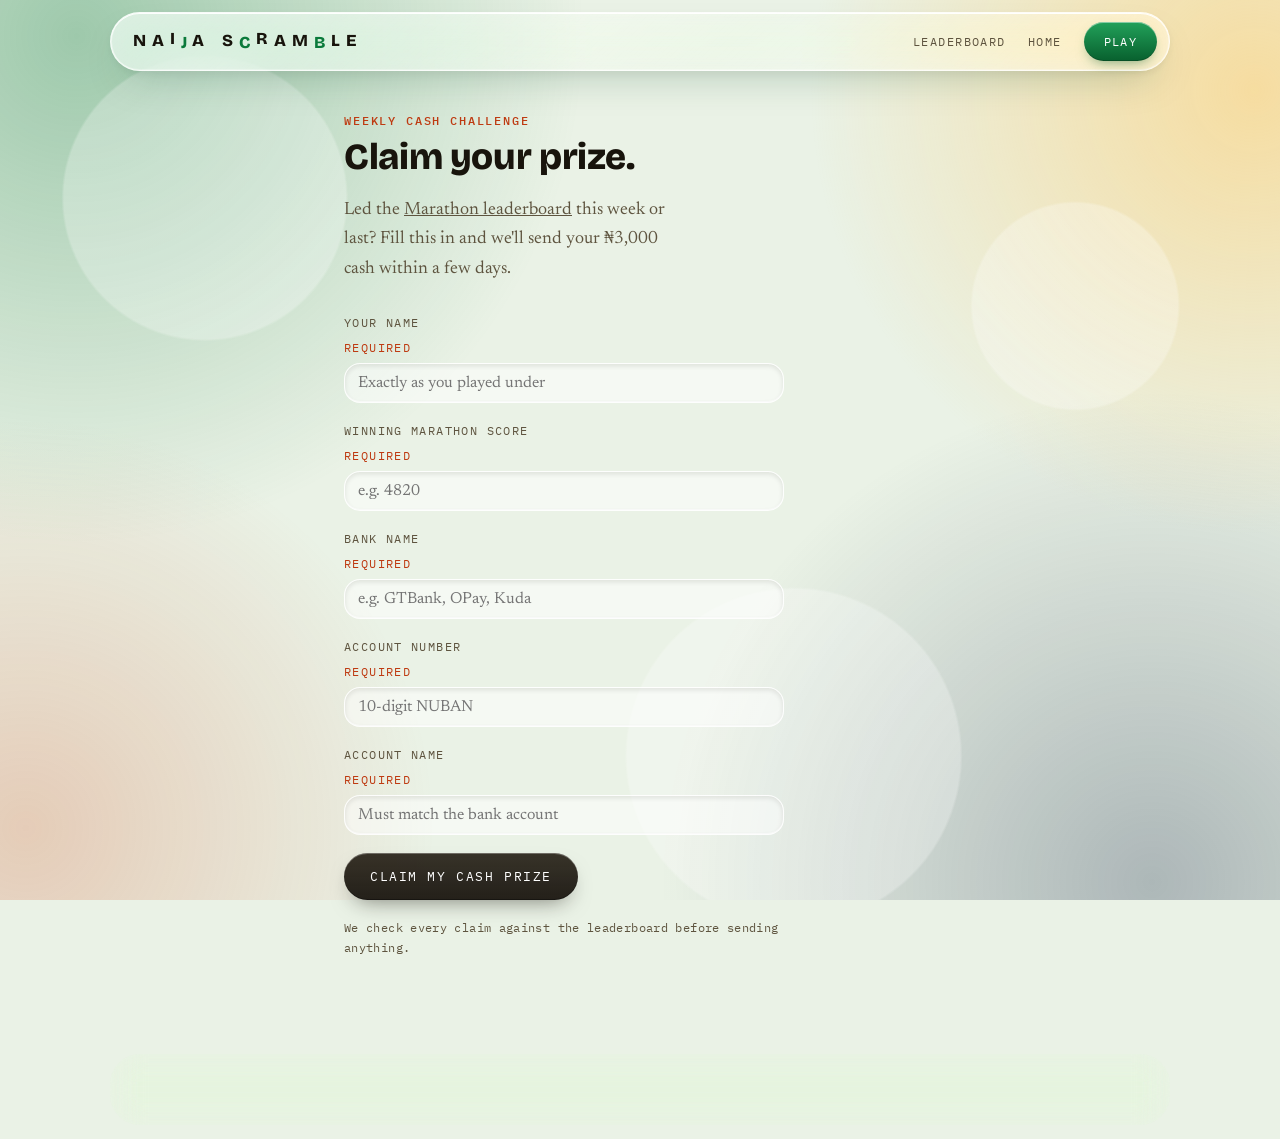
==== claim.html @ 47ca6914 "Add files via upload" ====
<!DOCTYPE html>
<html lang="en">
<head>
<meta charset="UTF-8">
<meta name="viewport" content="width=device-width, initial-scale=1.0">
<title>Claim Your Prize — Naija Scramble</title>
<meta name="description" content="Top Marathon score each week wins ₦3,000 cash. Claim yours here.">
<link rel="icon" href="data:image/svg+xml,%3Csvg%20xmlns='http://www.w3.org/2000/svg'%20viewBox='0%200%2032%2032'%3E%3Crect%20width='32'%20height='32'%20rx='6'%20fill='%230B7A3B'/%3E%3Ctext%20x='16'%20y='23'%20font-family='Georgia,serif'%20font-size='20'%20font-weight='bold'%20text-anchor='middle'%20fill='%23FBF6EA'%3EN%3C/text%3E%3C/svg%3E">
<meta property="og:type" content="website">
<meta property="og:site_name" content="Naija Scramble">
<meta property="og:title" content="Claim Your Prize — Naija Scramble">
<meta property="og:description" content="Top Marathon score each week wins ₦3,000 cash. Claim yours here.">
<meta property="og:url" content="https://naijascramble.github.io/claim">
<meta property="og:image" content="https://naijascramble.github.io/og.png">
<meta property="og:image:width" content="1200">
<meta property="og:image:height" content="630">
<meta name="twitter:card" content="summary_large_image">
<meta name="twitter:title" content="Claim Your Prize — Naija Scramble">
<meta name="twitter:description" content="Top Marathon score each week wins ₦3,000 cash.">
<meta name="twitter:image" content="https://naijascramble.github.io/og.png">
<link rel="manifest" href="/manifest.json">
<meta name="theme-color" content="#0B7A3B">
<meta name="apple-mobile-web-app-capable" content="yes">
<meta name="apple-mobile-web-app-title" content="Naija Scramble">
<link rel="apple-touch-icon" href="/icon-192.png">
<link rel="preconnect" href="https://fonts.googleapis.com">
<link rel="preconnect" href="https://fonts.gstatic.com" crossorigin>
<link rel="stylesheet" href="https://fonts.googleapis.com/css2?family=Bricolage+Grotesque:opsz,wght@12..96,600;12..96,700;12..96,800&family=IBM+Plex+Mono:wght@400;500;600&family=Newsreader:ital,opsz,wght@0,6..72,400;0,6..72,500;1,6..72,400&display=swap">
<link rel="stylesheet" href="style.css?v=14">
</head>
<body>

<header class="masthead">
  <div class="wrap">
    <a class="mark" href="/" aria-label="Naija Scramble — home">
      <span>N</span><span>A</span><span>I</span><span>J</span><span>A</span>
      <span class="a2" style="width:.6ch"></span>
      <span>S</span><span>C</span><span>R</span><span>A</span><span>M</span><span>B</span><span>L</span><span>E</span>
    </a>
    <nav class="nav">
      <a href="/leaderboard">Leaderboard</a>
      <a href="/">Home</a>
      <a class="play" href="/play">Play</a>
    </nav>
  </div>
</header>

<main class="play-main">
  <div class="wrap narrow">
    <div class="play-intro">
      <span class="label">Weekly cash challenge</span>
      <h1>Claim your prize.</h1>
      <p class="lede">Led the <a href="/leaderboard">Marathon leaderboard</a> this week or last? Fill this in and we'll send your &#8358;3,000 cash within a few days.</p>
    </div>

    <form id="claimForm" class="suggest" novalidate>
      <label>Your name <span class="req">required</span>
        <input name="name" maxlength="16" autocomplete="off" placeholder="Exactly as you played under">
      </label>
      <label>Winning Marathon score <span class="req">required</span>
        <input name="score" inputmode="numeric" maxlength="6" autocomplete="off" placeholder="e.g. 4820">
      </label>
      <label>Bank name <span class="req">required</span>
        <input name="bank" maxlength="40" autocomplete="off" placeholder="e.g. GTBank, OPay, Kuda">
      </label>
      <label>Account number <span class="req">required</span>
        <input name="acctnum" inputmode="numeric" type="tel" maxlength="10" autocomplete="off" placeholder="10-digit NUBAN">
      </label>
      <label>Account name <span class="req">required</span>
        <input name="acctname" maxlength="60" autocomplete="off" placeholder="Must match the bank account">
      </label>
      <button class="cta" type="submit">Claim my cash prize</button>
      <p class="form-note" id="formNote" role="status">We check every claim against the leaderboard before sending anything.</p>
    </form>

    <div id="thanks" class="thanks" hidden>
      <h2>Got it. Thank you.</h2>
      <p>We'll check your score against the leaderboard and send your cash to the account you gave us within a few days.</p>
      <button class="ghost" id="again" type="button">Submit another claim</button>
    </div>
  </div>
</main>

<footer>
  <div class="wrap">
    <p>New words added regularly. No dulling.</p>
    <nav>
      <a href="/leaderboard">Leaderboard</a>
      <a href="/play">Play</a>
      <a href="/install">Install app</a>
      <a href="/privacy">Privacy</a>
      <a href="/">Home</a>
    </nav>
  </div>
</footer>

<script>
(function(){
  "use strict";
  var ENDPOINT = "https://docs.google.com/forms/d/e/1FAIpQLSeZasoJDo5I3cED8D9nEqiXtf28XCkQliOgIr2NgRrpji7qWA/formResponse";
  var F = {
    name: "entry.470962407",
    bank: "entry.1411926142",
    acctnum: "entry.116031490",
    score: "entry.619968210",
    acctname: "entry.783799247"
  };

  var form   = document.getElementById('claimForm');
  var note   = document.getElementById('formNote');
  var thanks = document.getElementById('thanks');
  var submit = form.querySelector('button[type="submit"]');

  function setNote(msg, bad){
    note.textContent = msg;
    note.className = 'form-note' + (bad ? ' bad' : '');
  }

  form.addEventListener('submit', function(e){
    e.preventDefault();
    var name = form.name.value.trim().replace(/\s+/g, ' ').slice(0, 16);
    var score = form.score.value.replace(/[^\d]/g, '');
    var bank = form.bank.value.trim();
    var acctnum = form.acctnum.value.replace(/[^\d]/g, '');
    var acctname = form.acctname.value.trim().replace(/\s+/g, ' ');

    if(name.length < 2){
      setNote('Enter the name you played under.', true);
      form.name.focus();
      return;
    }
    if(!score){
      setNote('Enter your winning score.', true);
      form.score.focus();
      return;
    }
    if(bank.length < 2){
      setNote('Enter your bank (or OPay/Kuda/PalmPay etc).', true);
      form.bank.focus();
      return;
    }
    if(acctnum.length !== 10){
      setNote('Enter a valid 10-digit account number.', true);
      form.acctnum.focus();
      return;
    }
    if(acctname.length < 2){
      setNote('Enter the account name.', true);
      form.acctname.focus();
      return;
    }

    var body = new URLSearchParams();
    body.append(F.name, name);
    body.append(F.score, score);
    body.append(F.bank, bank);
    body.append(F.acctnum, acctnum);
    body.append(F.acctname, acctname);

    submit.disabled = true;
    submit.textContent = 'Sending…';
    setNote('');

    fetch(ENDPOINT, { method: 'POST', mode: 'no-cors', body: body })
      .then(done, done);

    // no-cors gives an opaque response either way; the row still lands.
    var settled = false;
    function done(){
      if(settled) return;
      settled = true;
      form.hidden = true;
      thanks.hidden = false;
    }
    setTimeout(done, 2500);
  });

  document.getElementById('again').addEventListener('click', function(){
    form.reset();
    form.hidden = false;
    thanks.hidden = true;
    submit.disabled = false;
    submit.textContent = 'Claim my cash prize';
    setNote('We check every claim against the leaderboard before sending anything.');
    form.name.focus();
  });
})();
</script>
<script>
/* pageview ping -> "Naija Scramble - Traffic" Google Form -> linked sheet */
(function(){
  try{
    var qs = new URLSearchParams(location.search);
    var src = qs.get('utm_source'), med = qs.get('utm_medium');
    if(src){ try{ sessionStorage.setItem('ns.utm', src + '/' + (med || '-')); }catch(e){} }
    var utm = '-';
    try{ utm = sessionStorage.getItem('ns.utm') || '-'; }catch(e){}
    var r = document.referrer, ref = 'direct';
    if(r){ try{ var h = new URL(r).hostname; ref = h ? (h.indexOf('naijascramble') > -1 ? 'internal' : h) : 'direct'; }catch(e){} }
    var pwa = ((window.matchMedia && window.matchMedia('(display-mode: standalone)').matches) || navigator.standalone) ? 'pwa' : 'web';
    var b = new URLSearchParams();
    b.append('entry.1993350770', location.pathname + ' | ' + ref + ' | ' + pwa + ' | ' + (window.innerWidth || 0) + ' | ' + utm);
    fetch('https://docs.google.com/forms/d/e/1FAIpQLSe9BkaRhteedIggqd-wz5INQ8XGNVgiDG2wSappw1GyS-TIbQ/formResponse', { method:'POST', mode:'no-cors', body:b });
  }catch(e){}
})();
</script>
<script>if("serviceWorker" in navigator){window.addEventListener("load",function(){navigator.serviceWorker.register("/sw.js").catch(function(){});});}</script>
</body>
</html>
---- style.css ----
/* ============================================================
   Naija Scramble — shared stylesheet for index.html + play.html
   ============================================================ */

:root{
  --paper:#FBF6EA;
  --paper-2:#F3EAD4;
  --ink:#18140C;
  --ink-soft:#5E543F;
  --green:#0B7A3B;
  --green-deep:#08602E;
  --clay:#BE3A11;
  --indigo:#20304F;
  --indigo-ink:#EFE7D2;
  --tile:#EFE3C4;
  --tile-edge:#D6C4998C;
  --line:rgba(24,20,12,.14);
  --shadow:rgba(24,20,12,.18);
}
@media (prefers-color-scheme:dark){
  :root:not([data-theme="light"]){
    --paper:#131009;
    --paper-2:#1D1810;
    --ink:#F4ECD7;
    --ink-soft:#A99C7E;
    --green:#33A868;
    --green-deep:#2B8B56;
    --clay:#E6592C;
    --indigo:#243554;
    --indigo-ink:#EFE7D2;
    --tile:#2A2415;
    --tile-edge:#463D26;
    --line:rgba(244,236,215,.16);
    --shadow:rgba(0,0,0,.5);
  }
}
:root[data-theme="dark"]{
  --paper:#131009;
  --paper-2:#1D1810;
  --ink:#F4ECD7;
  --ink-soft:#A99C7E;
  --green:#33A868;
  --green-deep:#2B8B56;
  --clay:#E6592C;
  --indigo:#243554;
  --indigo-ink:#EFE7D2;
  --tile:#2A2415;
  --tile-edge:#463D26;
  --line:rgba(244,236,215,.16);
  --shadow:rgba(0,0,0,.5);
}

*{box-sizing:border-box;margin:0}
[hidden]{display:none!important}
html{-webkit-text-size-adjust:100%}
body{
  background:var(--paper);
  color:var(--ink);
  font-family:"Newsreader",Georgia,serif;
  font-size:17px;
  line-height:1.65;
  -webkit-font-smoothing:antialiased;
}
.wrap{max-width:1060px;margin:0 auto;padding:0 24px}
.wrap.narrow{max-width:640px}
h1,h2,h3{font-family:"Bricolage Grotesque","Trebuchet MS",sans-serif;font-weight:800;line-height:1.04;text-wrap:balance;letter-spacing:-.01em}
.label{font-family:"IBM Plex Mono",ui-monospace,monospace;font-size:.72rem;font-weight:500;text-transform:uppercase;letter-spacing:.16em}
:focus-visible{outline:2px solid var(--green);outline-offset:3px;border-radius:3px}
button{font:inherit;color:inherit;border:0;background:none;cursor:pointer}
a{color:inherit}

/* ---- masthead ---- */
.masthead{border-bottom:1px solid var(--line)}
.masthead .wrap{display:flex;align-items:center;justify-content:space-between;padding-top:18px;padding-bottom:18px}
.mark{font-family:"Bricolage Grotesque",sans-serif;font-weight:800;font-size:1.05rem;letter-spacing:.02em;display:flex;gap:.5ch;text-decoration:none}
.mark span:nth-child(3n){transform:translateY(-2px)}
.mark span:nth-child(4n){transform:translateY(2px);color:var(--green)}
.mark .a2{color:var(--clay)}
.nav{display:flex;align-items:center;gap:22px;font-family:"IBM Plex Mono",monospace;font-size:.78rem;text-transform:uppercase;letter-spacing:.12em}
.nav a{text-decoration:none;color:var(--ink-soft)}
.nav a:hover{color:var(--ink)}
.nav .play{color:var(--paper);background:var(--green);padding:8px 16px;border-radius:4px;letter-spacing:.1em}
.nav .play:hover{background:var(--green-deep);color:var(--paper)}
@media (max-width:620px){.nav a:not(.play){display:none}}

.soundbtn{display:inline-flex;align-items:center;justify-content:center;width:33px;height:33px;flex-shrink:0;border:1px solid var(--line);border-radius:8px;color:var(--ink-soft);background:transparent;cursor:pointer;padding:0}
.soundbtn:hover{color:var(--ink);border-color:var(--ink-soft)}
.soundbtn.off{color:var(--clay);border-color:color-mix(in srgb,var(--clay) 35%,var(--line))}
.soundbtn svg{display:block}

/* ---- shared buttons ---- */
.cta{background:var(--ink);color:var(--paper);font-family:"IBM Plex Mono",monospace;font-size:.82rem;text-transform:uppercase;letter-spacing:.12em;padding:13px 22px;border-radius:5px;text-decoration:none;display:inline-block}
.cta:hover{background:var(--green);color:var(--paper)}
.ghost{border:1px solid var(--line);border-radius:5px;padding:9px 15px;font-family:"IBM Plex Mono",monospace;font-size:.74rem;text-transform:uppercase;letter-spacing:.12em;color:var(--ink-soft)}
.ghost:hover{color:var(--ink);border-color:var(--ink-soft)}
.ghost:disabled{opacity:.4;cursor:default}

/* ---- hero (index) ---- */
.hero{padding:64px 0 56px}
.hero .wrap{display:grid;grid-template-columns:1fr;gap:44px}
@media (min-width:900px){.hero .wrap{grid-template-columns:0.92fr 1.08fr;align-items:center;gap:56px}}
.eyebrow{color:var(--clay);margin-bottom:18px}
.hero h1{font-size:clamp(2.3rem,5.4vw,3.7rem)}
.hero h1 em{font-style:normal;color:var(--green);font-variant-numeric:lining-nums}
.lede{margin-top:20px;max-width:34ch;color:var(--ink-soft);font-size:1.12rem}
.hero-cta{margin-top:28px;display:inline-flex;align-items:center;gap:14px;flex-wrap:wrap}
.hero-cta .note{font-family:"IBM Plex Mono",monospace;font-size:.74rem;color:var(--ink-soft)}

/* ---- board (shared: hero demo + full game) ---- */
.board{background:var(--paper-2);border:1px solid var(--line);border-radius:14px;padding:26px 24px 22px;box-shadow:0 18px 40px -28px var(--shadow)}
.board-top{display:flex;align-items:baseline;justify-content:space-between;gap:12px;margin-bottom:18px}
.board-top .hint{font-size:1.02rem;color:var(--ink)}
.board-top .hint b{font-family:"IBM Plex Mono",monospace;font-size:.68rem;text-transform:uppercase;letter-spacing:.16em;color:var(--clay);display:block;margin-bottom:3px;font-weight:500}
.board-top .cat{color:var(--ink-soft);white-space:nowrap}

.slots,.pool{display:flex;flex-wrap:wrap;gap:9px}
.slots{margin-bottom:16px;min-height:60px}
.slot{width:52px;height:60px;border-radius:6px;border:1.5px dashed var(--tile-edge);display:grid;place-items:center;background:transparent}
.pool{min-height:60px;padding-top:16px;border-top:1px solid var(--line)}

.tile{
  width:52px;height:60px;border-radius:6px;
  background:var(--tile);
  border:1px solid var(--tile-edge);
  box-shadow:0 3px 0 var(--tile-edge), 0 6px 12px -6px var(--shadow);
  font-family:"Bricolage Grotesque",sans-serif;font-weight:800;font-size:1.5rem;
  color:var(--ink);
  position:relative;display:grid;place-items:center;
  transition:transform .12s ease, box-shadow .12s ease;
  animation:drop .34s cubic-bezier(.2,.9,.3,1.2) both;
}
.pool .tile:hover{transform:translateY(-3px)}
.pool .tile:active{transform:translateY(0)}
.tile .val{position:absolute;right:5px;bottom:3px;font-family:"IBM Plex Mono",monospace;font-size:.6rem;font-weight:600;color:var(--clay)}
.slot .tile{animation:none;box-shadow:0 2px 0 var(--tile-edge)}
.board.solved .slot .tile{background:var(--green);border-color:var(--green-deep);color:var(--paper);box-shadow:0 3px 0 var(--green-deep)}
.board.solved .slot .tile .val{color:var(--paper)}
.slots.wrong{animation:shake .4s ease}

@keyframes drop{from{opacity:0;transform:translateY(-16px) rotate(-5deg)}to{opacity:1;transform:none}}
@keyframes shake{10%,90%{transform:translateX(-2px)}30%,70%{transform:translateX(4px)}50%{transform:translateX(-5px)}}
@keyframes pulse{0%,100%{opacity:1}50%{opacity:.45}}

.controls{display:flex;align-items:center;gap:12px;margin-top:20px;flex-wrap:wrap}
.tally{margin-left:auto;font-family:"IBM Plex Mono",monospace;font-size:.9rem;font-weight:600;color:var(--green);font-variant-numeric:tabular-nums}
.feedback{margin-top:12px;min-height:1.5em;font-family:"IBM Plex Mono",monospace;font-size:.82rem;color:var(--ink-soft)}
.feedback.good{color:var(--green)}
.feedback.bad{color:var(--clay)}

/* ---- categories band (index, adire) ---- */
.band{background:var(--indigo);color:var(--indigo-ink);margin-top:8px;
  background-image:radial-gradient(rgba(239,231,210,.14) 1.5px,transparent 1.6px),
    repeating-linear-gradient(45deg,rgba(239,231,210,.05) 0 8px,transparent 8px 16px);
  background-size:26px 26px,auto;}
.band .wrap{padding:52px 24px}
.band h2{font-size:1.15rem;color:var(--indigo-ink)}
.band .label{color:rgba(239,231,210,.6);display:block;margin-bottom:8px}
.cats{margin-top:26px;display:grid;gap:16px;grid-template-columns:repeat(auto-fit,minmax(180px,1fr))}
.cat-card{border:1px solid rgba(239,231,210,.22);border-radius:10px;padding:16px 16px 18px;background:rgba(19,16,9,.16)}
.cat-card h3{font-size:1.05rem;color:var(--indigo-ink);margin-bottom:8px}
.cat-card p{font-family:"IBM Plex Mono",monospace;font-size:.76rem;line-height:1.9;color:rgba(239,231,210,.78);letter-spacing:.04em}

/* ---- how a round plays (index) ---- */
.how{padding:64px 0}
.how .label{color:var(--clay);display:block;margin-bottom:10px}
.how h2{font-size:clamp(1.6rem,3.4vw,2.1rem);max-width:16ch}
.steps{margin-top:34px;display:grid;gap:28px;grid-template-columns:repeat(auto-fit,minmax(230px,1fr))}
.step{padding-top:16px;border-top:2px solid var(--ink)}
.step .n{font-family:"IBM Plex Mono",monospace;font-size:1.1rem;font-weight:600;color:var(--clay)}
.step h3{margin:8px 0 6px;font-size:1.12rem}
.step p{color:var(--ink-soft);font-size:1rem}

/* ---- daily (index) ---- */
.daily{padding:0 0 72px}
.daily-card{background:var(--paper-2);border:1px solid var(--line);border-radius:14px;padding:32px;display:grid;gap:20px}
@media (min-width:760px){.daily-card{grid-template-columns:1fr auto;align-items:center}}
.daily-card .label{color:var(--clay);display:block;margin-bottom:10px}
.daily-card h2{font-size:clamp(1.5rem,3vw,2rem)}
.daily-card p{color:var(--ink-soft);margin-top:8px;max-width:44ch}
.daily-meta{font-family:"IBM Plex Mono",monospace;font-size:.76rem;color:var(--ink-soft);margin-top:14px;letter-spacing:.06em}
.daily-card .cta{justify-self:start}

/* ---- game page (play) ---- */
.play-main{padding:40px 0 72px}
.play-intro{margin-bottom:22px}
.play-intro .label{color:var(--clay);display:block;margin-bottom:8px}
.play-intro h1{font-size:clamp(1.7rem,4vw,2.3rem)}

.gamebar{display:grid;grid-template-columns:auto 1fr auto;gap:14px 18px;align-items:center;margin-bottom:16px;font-family:"IBM Plex Mono",monospace;font-size:.78rem;letter-spacing:.06em;color:var(--ink-soft)}
.gamebar .rnd{white-space:nowrap;text-transform:uppercase}
.gamebar .score{white-space:nowrap;color:var(--green);font-weight:600;font-variant-numeric:tabular-nums}
.progress{height:6px;border-radius:99px;background:var(--line);overflow:hidden}
.progress i{display:block;height:100%;background:var(--green);width:0;transition:width .35s ease}

.timer{font-family:"IBM Plex Mono",monospace;font-variant-numeric:tabular-nums;font-weight:600;font-size:1rem;color:var(--ink);white-space:nowrap}
.timer.low{color:var(--clay);animation:pulse 1s ease-in-out infinite}

.roundnext{margin-top:18px;display:none}
.roundnext.show{display:block}

/* ---- end screen (play) ---- */
.endscreen{text-align:center;padding:8px 0 4px}
.endscreen .label{color:var(--clay);display:block;margin-bottom:12px}
.bigscore{font-family:"Bricolage Grotesque",sans-serif;font-weight:800;font-size:clamp(3rem,12vw,4.6rem);line-height:1;color:var(--green);font-variant-numeric:lining-nums}
.bigscore small{display:block;font-size:.9rem;font-family:"IBM Plex Mono",monospace;font-weight:500;color:var(--ink-soft);letter-spacing:.1em;margin-top:8px;text-transform:uppercase}
.result-grid{display:flex;flex-wrap:wrap;gap:7px;justify-content:center;margin:26px 0}
.result-grid i{width:22px;height:22px;border-radius:5px;background:var(--line)}
.result-grid i.got{background:var(--green)}
.scorelist{list-style:none;padding:0;margin:22px auto 0;max-width:360px;text-align:left}
.scorelist li{display:flex;justify-content:space-between;gap:16px;padding:9px 0;border-bottom:1px solid var(--line);font-family:"IBM Plex Mono",monospace;font-size:.82rem}
.scorelist li span:first-child{letter-spacing:.14em}
.scorelist li .miss{color:var(--ink-soft)}
.scorelist li .pts{color:var(--green);font-weight:600}
.endactions{display:flex;gap:12px;justify-content:center;flex-wrap:wrap;margin-top:28px}

/* ---- footer ---- */
footer{border-top:1px solid var(--line)}
footer .wrap{padding:36px 24px;display:flex;flex-wrap:wrap;gap:16px 28px;align-items:center;justify-content:space-between}
footer p{font-family:"IBM Plex Mono",monospace;font-size:.78rem;color:var(--ink-soft);letter-spacing:.04em}
footer nav{display:flex;flex-wrap:wrap;gap:20px;font-family:"IBM Plex Mono",monospace;font-size:.74rem;text-transform:uppercase;letter-spacing:.12em}
footer nav a{color:var(--ink-soft);text-decoration:none}
footer nav a:hover{color:var(--ink)}

/* ---- mode menu (play) ---- */
.modes{display:grid;gap:14px;margin-top:8px;grid-template-columns:1fr}
@media (min-width:560px){.modes{grid-template-columns:repeat(2,1fr)}}
@media (min-width:940px){.modes{grid-template-columns:repeat(4,1fr)}}
.mode-card{text-align:left;border:1px solid var(--line);border-radius:12px;padding:20px 18px 22px;background:var(--paper-2);transition:transform .12s ease,border-color .12s ease;display:flex;flex-direction:column;gap:8px}
.mode-card:hover{transform:translateY(-3px);border-color:var(--ink-soft)}
.mode-card .tag{font-family:"IBM Plex Mono",monospace;font-size:.66rem;text-transform:uppercase;letter-spacing:.16em;color:var(--clay)}
.mode-card h3{font-size:1.15rem}
.mode-card p{font-size:.92rem;color:var(--ink-soft)}
.catlist{display:flex;flex-wrap:wrap;gap:10px;margin-top:18px}
.catlist button{border:1px solid var(--line);border-radius:99px;padding:9px 16px;font-family:"IBM Plex Mono",monospace;font-size:.78rem;letter-spacing:.08em;background:var(--paper-2)}
.catlist button:hover{border-color:var(--ink-soft)}
.backlink{margin-top:22px;display:inline-block;font-family:"IBM Plex Mono",monospace;font-size:.74rem;text-transform:uppercase;letter-spacing:.12em;color:var(--ink-soft);text-decoration:none}
.backlink:hover{color:var(--ink)}

/* ---- stages campaign (play) ---- */
.stagerow{display:flex;flex-direction:column;gap:12px;margin-top:16px}
.stage-item{display:flex;align-items:center;gap:12px 16px;flex-wrap:wrap;text-align:left;border:1px solid var(--line);border-radius:12px;padding:16px 18px;background:var(--paper-2);transition:transform .12s ease,border-color .12s ease}
.stage-item:not(.locked):hover{transform:translateY(-2px);border-color:var(--ink-soft)}
.stage-item.locked{opacity:.5}
.stage-item:disabled{cursor:default}
.stage-item .stage-meta{font-family:"IBM Plex Mono",monospace;font-size:.75rem;color:var(--ink-soft);letter-spacing:.03em}
.stage-item .stage-mark{margin-left:auto;font-family:"IBM Plex Mono",monospace;font-size:.66rem;letter-spacing:.16em;color:var(--ink-soft)}
.stage-item.cleared .stage-mark{color:var(--green)}
.stage-best{margin-top:14px;font-family:"IBM Plex Mono",monospace;font-size:.74rem;color:var(--ink-soft);letter-spacing:.04em}
.badge{font-family:"IBM Plex Mono",monospace;font-size:.68rem;font-weight:600;text-transform:uppercase;letter-spacing:.12em;padding:4px 11px;border-radius:99px;border:1px solid currentColor}
.badge.easy{color:var(--green)}
.badge.diff{color:var(--clay)}
.badge.hard{color:var(--paper);background:var(--clay);border-color:var(--clay)}

/* ---- gamebar extras ---- */
.gamebar .streak{justify-self:start;font-weight:600;color:var(--clay);background:color-mix(in srgb,var(--clay) 16%,transparent);padding:2px 9px;border-radius:99px;letter-spacing:.08em}
.gamebar .reveals{color:var(--ink-soft)}

/* ---- example-sentence hint ---- */
.ex{margin:6px 0 16px;font-style:italic;color:var(--ink-soft);font-size:1rem;line-height:1.5}
.ex b{font-style:normal;font-family:"IBM Plex Mono",monospace;font-size:.86em;letter-spacing:.14em;color:var(--ink);border-bottom:2px solid var(--clay);padding:0 .4ch}

.controls .reveal{color:var(--clay);border-color:color-mix(in srgb,var(--clay) 35%,var(--line))}
.controls .reveal:hover{border-color:var(--clay)}

/* ---- share card (play, end) ---- */
.share-card{font-family:"IBM Plex Mono",monospace;font-size:.8rem;line-height:1.7;background:var(--paper-2);border:1px solid var(--line);border-radius:10px;padding:16px 18px;margin:22px auto 0;max-width:340px;text-align:left;white-space:pre-wrap;letter-spacing:.06em}

/* ---- suggest-a-word form ---- */
.suggest{display:flex;flex-direction:column;gap:18px;margin-top:28px;max-width:440px}
.suggest label{display:flex;flex-direction:column;gap:6px;font-family:"IBM Plex Mono",monospace;font-size:.72rem;text-transform:uppercase;letter-spacing:.12em;color:var(--ink-soft)}
.suggest .req{color:var(--clay)}
.suggest .opt{opacity:.65}
.suggest input,.suggest select{font-family:"Newsreader",Georgia,serif;font-size:1rem;text-transform:none;letter-spacing:0;color:var(--ink);background:var(--paper-2);border:1px solid var(--line);border-radius:8px;padding:11px 13px;width:100%}
.suggest select{appearance:none;-webkit-appearance:none;background-image:linear-gradient(45deg,transparent 50%,var(--ink-soft) 50%),linear-gradient(135deg,var(--ink-soft) 50%,transparent 50%);background-position:calc(100% - 18px) calc(1em + 2px),calc(100% - 13px) calc(1em + 2px);background-size:5px 5px,5px 5px;background-repeat:no-repeat;padding-right:38px}
.suggest input:focus,.suggest select:focus{outline:2px solid var(--green);outline-offset:1px;border-color:var(--green)}
.suggest input[name="word"]{text-transform:uppercase;letter-spacing:.08em;font-family:"Bricolage Grotesque",sans-serif;font-weight:700;font-size:1.15rem}
.suggest .cta{align-self:flex-start;border:0;cursor:pointer}
.suggest .cta:disabled{opacity:.55;cursor:default}
.form-note{min-height:1.3em;font-family:"IBM Plex Mono",monospace;font-size:.76rem;color:var(--ink-soft);letter-spacing:.03em}
.form-note.bad{color:var(--clay)}
.thanks{margin-top:28px;max-width:440px}
.thanks h2{font-size:clamp(1.5rem,3.4vw,1.9rem)}
.thanks p{color:var(--ink-soft);margin:12px 0 22px}

/* ---- leaderboard: post block on the Marathon end screen ---- */
.lb-post{display:flex;flex-direction:column;gap:10px;margin:22px auto 0;max-width:340px;text-align:left}
.lb-post label{display:flex;flex-direction:column;gap:6px;font-family:"IBM Plex Mono",monospace;font-size:.72rem;text-transform:uppercase;letter-spacing:.12em;color:var(--ink-soft)}
.lb-post input{font-family:"Newsreader",Georgia,serif;font-size:1rem;color:var(--ink);background:var(--paper-2);border:1px solid var(--line);border-radius:8px;padding:10px 12px}
.lb-post input:focus{outline:2px solid var(--green);outline-offset:1px;border-color:var(--green)}
.lb-post .cta{align-self:flex-start;border:0;cursor:pointer}
.lb-post .cta:disabled{opacity:.55;cursor:default}
.lb-note{font-family:"IBM Plex Mono",monospace;font-size:.76rem;color:var(--clay);min-height:1em}
.lb-note.good{color:var(--green)}
.lb-note a,.lb-list a{color:var(--green)}
.lb-hint{font-family:"IBM Plex Mono",monospace;font-size:.76rem;color:var(--ink-soft);margin-top:22px}

/* ---- leaderboard page ---- */
.lb-list{list-style:none;padding:0;margin:26px 0 0;max-width:460px}
.lb-list li{display:grid;grid-template-columns:2.4rem 1fr auto;gap:14px;align-items:baseline;padding:11px 0;border-bottom:1px solid var(--line);font-family:"IBM Plex Mono",monospace;font-size:.9rem}
.lb-list .rk{color:var(--ink-soft);font-variant-numeric:tabular-nums}
.lb-list li.top .rk{color:var(--clay);font-weight:600}
.lb-list .nm{font-family:"Newsreader",Georgia,serif;font-size:1.05rem;color:var(--ink);overflow:hidden;text-overflow:ellipsis;white-space:nowrap}
.lb-list .sc{color:var(--green);font-weight:600;font-variant-numeric:tabular-nums}
.lb-list li.you{background:color-mix(in srgb,var(--green) 12%,transparent);border-radius:6px;margin:0 -10px;padding-left:10px;padding-right:10px}
.lb-list li.lb-empty{display:block;border:0;color:var(--ink-soft)}
.lb-meta{font-family:"IBM Plex Mono",monospace;font-size:.74rem;color:var(--ink-soft);margin-top:16px;letter-spacing:.04em}

/* ---- weekly airtime challenge ---- */
.challenge{background:var(--indigo);color:var(--indigo-ink);border-radius:14px;padding:26px 28px;margin:24px 0}
.challenge .label{color:#E8A15C;display:block;margin-bottom:10px}
.challenge-lead{font-family:"Bricolage Grotesque",sans-serif;font-weight:700;font-size:1.15rem;line-height:1.4}
.challenge-lead b{color:#FFD27D}
.challenge-meta{font-family:"IBM Plex Mono",monospace;font-size:.75rem;color:var(--indigo-ink);opacity:.75;margin-top:10px;letter-spacing:.05em}
.challenge-last{font-family:"IBM Plex Mono",monospace;font-size:.78rem;color:var(--indigo-ink);opacity:.9;margin-top:14px;padding-top:14px;border-top:1px solid color-mix(in srgb,var(--indigo-ink) 22%,transparent)}
.challenge-last b{color:#FFD27D}
.challenge-claim{display:inline-block;margin-top:16px;color:#FFD27D;border-color:color-mix(in srgb,#FFD27D 45%,transparent);text-decoration:none}
.challenge-claim:hover{border-color:#FFD27D;color:#FFD27D;background:color-mix(in srgb,#FFD27D 14%,transparent)}
.lb-tabs{display:flex;gap:8px;margin-top:4px}
.lb-tab{font-family:"IBM Plex Mono",monospace;font-size:.74rem;text-transform:uppercase;letter-spacing:.1em;padding:8px 16px;border-radius:99px;border:1px solid var(--line);background:transparent;color:var(--ink-soft);cursor:pointer}
.lb-tab.on{background:var(--green);border-color:var(--green);color:var(--paper);font-weight:600}
.lb-tab:not(.on):hover{border-color:var(--ink-soft);color:var(--ink)}
.lb-rules{font-family:"IBM Plex Mono",monospace;font-size:.72rem;color:var(--ink-soft);margin-top:24px;line-height:1.7;max-width:52ch}

/* ---- site-wide promo bar (challenge callout) ---- */
.promo-bar{display:block;background:var(--indigo);color:var(--indigo-ink);text-decoration:none;text-align:center;padding:11px 16px;font-family:"IBM Plex Mono",monospace;font-size:.76rem;letter-spacing:.03em;transition:background .12s ease}
.promo-bar:hover{background:var(--green-deep)}
.promo-bar b{color:#FFD27D;text-transform:uppercase;letter-spacing:.12em;font-weight:600;margin-right:8px}

/* ---- solve payoff (play) ---- */
.board.solved .slot .tile{animation:solvePop .34s cubic-bezier(.2,.9,.3,1.4) both}
.board.solved .slot:nth-child(2) .tile{animation-delay:.04s}
.board.solved .slot:nth-child(3) .tile{animation-delay:.08s}
.board.solved .slot:nth-child(4) .tile{animation-delay:.12s}
.board.solved .slot:nth-child(5) .tile{animation-delay:.16s}
.board.solved .slot:nth-child(6) .tile{animation-delay:.20s}
.board.solved .slot:nth-child(7) .tile{animation-delay:.24s}
.board.solved .slot:nth-child(8) .tile{animation-delay:.28s}
.board.solved .slot:nth-child(9) .tile{animation-delay:.32s}
.board.solved .slot:nth-child(10) .tile{animation-delay:.36s}
@keyframes solvePop{0%{transform:translateY(0) scale(1)}45%{transform:translateY(-8px) scale(1.09)}100%{transform:translateY(0) scale(1)}}
.ex.reveal-word{font-style:normal;color:var(--ink)}
.ex.reveal-word b{color:var(--green);border-bottom-color:var(--green)}
.gamebar .streak.bump{animation:streakBump .4s ease}
@keyframes streakBump{0%{transform:scale(1)}40%{transform:scale(1.35)}100%{transform:scale(1)}}

/* ---- achievements (play) ---- */
.ach-shelf{margin-top:26px;border-top:1px solid var(--line);padding-top:18px}
.ach-head{font-family:"IBM Plex Mono",monospace;font-size:.72rem;text-transform:uppercase;letter-spacing:.16em;color:var(--clay);display:flex;justify-content:space-between;align-items:baseline}
.ach-head span{color:var(--ink-soft);letter-spacing:.06em}
.ach-grid{display:flex;flex-wrap:wrap;gap:8px;margin-top:12px}
.ach-chip{font-family:"IBM Plex Mono",monospace;font-size:.72rem;letter-spacing:.06em;padding:6px 12px;border-radius:99px;border:1px solid var(--line);background:var(--paper-2);color:var(--ink-soft);cursor:pointer}
.ach-chip.on{color:var(--green);border-color:color-mix(in srgb,var(--green) 45%,var(--line));background:color-mix(in srgb,var(--green) 10%,transparent);font-weight:600}
.ach-chip:hover{border-color:var(--ink-soft)}
.ach-tip{font-family:"IBM Plex Mono",monospace;font-size:.74rem;color:var(--ink-soft);margin-top:12px;min-height:1.1em;letter-spacing:.03em}
.ach-toast{position:fixed;left:50%;transform:translate(-50%,140%);bottom:18px;z-index:60;background:var(--indigo);color:var(--indigo-ink);padding:12px 20px;border-radius:10px;box-shadow:0 10px 30px -8px var(--shadow);font-family:"IBM Plex Mono",monospace;font-size:.82rem;text-align:center;transition:transform .4s cubic-bezier(.2,.9,.3,1.2);pointer-events:none;max-width:80vw}
.ach-toast b{display:block;font-size:.64rem;text-transform:uppercase;letter-spacing:.18em;opacity:.7;margin-bottom:3px;font-weight:500}
.ach-toast.in{transform:translate(-50%,0)}

@media (prefers-reduced-motion:reduce){
  *{animation:none!important;transition:none!important}
  .ach-toast{transition:none}
}

/* ---- privacy policy ---- */
.policy h2{font-family:"Bricolage Grotesque",sans-serif;font-size:1.06rem;font-weight:700;margin:30px 0 8px}
.policy h2:first-of-type{margin-top:26px}
.policy p{color:var(--ink-soft);line-height:1.6;max-width:62ch}
.policy a{color:var(--green);text-decoration:underline;text-decoration-color:color-mix(in srgb,var(--green) 40%,transparent)}

/* ============================================================
   LIQUID GLASS LAYER (added 2026-09-19)
   Translucent, frosted panels floating over a luminous backdrop.
   Rules of thumb: blur only on big containers (cheap phones),
   tiles/chips get glass *look* without backdrop-filter.
   ============================================================ */

:root{
  --glass-base:#EAF2E6;
  --glass-a:rgba(255,255,255,.66);
  --glass-b:rgba(255,255,255,.26);
  --glass-bg:linear-gradient(140deg,var(--glass-a) 0%,var(--glass-b) 58%,var(--glass-a) 135%);
  --glass-solid:rgba(255,255,255,.85);
  --glass-line:rgba(255,255,255,.78);
  --glass-rim:inset 0 1px 0 rgba(255,255,255,.95),inset 0 -1px 0 rgba(255,255,255,.28),inset 1px 0 0 rgba(255,255,255,.4),inset -1px 0 0 rgba(255,255,255,.18);
  --glass-drop:0 18px 40px -18px rgba(8,70,38,.34),0 3px 8px rgba(24,20,12,.06);
  --glass-blur:blur(16px) saturate(1.7);
  --glass-well:inset 0 2px 5px rgba(24,20,12,.10),inset 0 -1px 0 rgba(255,255,255,.7);
  --dark-glass-a:rgba(24,34,58,.90);
  --dark-glass-b:rgba(32,48,79,.82);
  --glow-1:rgba(11,122,59,.34);
  --glow-2:rgba(255,205,110,.58);
  --glow-3:rgba(32,48,79,.30);
  --glow-4:rgba(214,84,38,.24);
  --orb:rgba(255,255,255,.27);
}
@media (prefers-color-scheme:dark){
  :root:not([data-theme="light"]){
    --glass-base:#08120D;
    --glass-a:rgba(255,255,255,.15);
    --glass-b:rgba(255,255,255,.04);
    --glass-solid:rgba(26,38,32,.92);
    --glass-line:rgba(255,255,255,.20);
    --glass-rim:inset 0 1px 0 rgba(255,255,255,.30),inset 0 -1px 0 rgba(255,255,255,.05),inset 1px 0 0 rgba(255,255,255,.10),inset -1px 0 0 rgba(255,255,255,.04);
    --glass-drop:0 22px 46px -20px rgba(0,0,0,.65),0 3px 10px rgba(0,0,0,.30);
    --glass-well:inset 0 2px 6px rgba(0,0,0,.45),inset 0 -1px 0 rgba(255,255,255,.07);
    --dark-glass-a:rgba(20,30,52,.82);
    --dark-glass-b:rgba(28,44,78,.56);
    --glow-1:rgba(38,170,96,.34);
    --glow-2:rgba(214,160,60,.20);
    --glow-3:rgba(70,100,190,.30);
    --glow-4:rgba(230,89,44,.22);
    --orb:rgba(255,255,255,.07);
  }
}
:root[data-theme="dark"]{
  --glass-base:#08120D;
  --glass-a:rgba(255,255,255,.15);
  --glass-b:rgba(255,255,255,.04);
  --glass-solid:rgba(26,38,32,.92);
  --glass-line:rgba(255,255,255,.20);
  --glass-rim:inset 0 1px 0 rgba(255,255,255,.30),inset 0 -1px 0 rgba(255,255,255,.05),inset 1px 0 0 rgba(255,255,255,.10),inset -1px 0 0 rgba(255,255,255,.04);
  --glass-drop:0 22px 46px -20px rgba(0,0,0,.65),0 3px 10px rgba(0,0,0,.30);
  --glass-well:inset 0 2px 6px rgba(0,0,0,.45),inset 0 -1px 0 rgba(255,255,255,.07);
  --dark-glass-a:rgba(20,30,52,.82);
  --dark-glass-b:rgba(28,44,78,.56);
  --glow-1:rgba(38,170,96,.34);
  --glow-2:rgba(214,160,60,.20);
  --glow-3:rgba(70,100,190,.30);
  --glow-4:rgba(230,89,44,.22);
  --orb:rgba(255,255,255,.07);
}

/* ---- luminous backdrop the glass refracts ---- */
html{background:var(--glass-base)}
body{background:transparent;position:relative;min-height:100vh}
body::before{
  content:"";position:fixed;inset:0;z-index:-1;pointer-events:none;
  background:
    radial-gradient(circle at 16% 22%,var(--orb) 0 11vmax,transparent 11.2vmax),
    radial-gradient(circle at 84% 34%,var(--orb) 0 8vmax,transparent 8.2vmax),
    radial-gradient(circle at 62% 84%,var(--orb) 0 13vmax,transparent 13.2vmax),
    radial-gradient(64vmax 64vmax at 6% 4%,var(--glow-1),transparent 62%),
    radial-gradient(56vmax 56vmax at 98% 10%,var(--glow-2),transparent 62%),
    radial-gradient(60vmax 60vmax at 90% 98%,var(--glow-3),transparent 64%),
    radial-gradient(50vmax 50vmax at 2% 92%,var(--glow-4),transparent 64%);
}

/* ---- masthead: floating glass capsule ---- */
.masthead{border-bottom:0;padding:12px 12px 0}
.masthead .wrap{
  max-width:1060px;padding:9px 12px 9px 22px;border-radius:999px;
  background:var(--glass-bg);border:1px solid var(--glass-line);
  box-shadow:var(--glass-rim),var(--glass-drop);
  -webkit-backdrop-filter:var(--glass-blur);backdrop-filter:var(--glass-blur);
}
.nav .play{
  color:#fff;border-radius:999px;padding:9px 20px;
  background:linear-gradient(180deg,#22a15a 0%,var(--green-deep) 100%);
  box-shadow:inset 0 1px 0 rgba(255,255,255,.45),inset 0 -1px 0 rgba(0,0,0,.18),0 6px 14px -6px rgba(8,96,46,.6);
}
.nav .play:hover{background:linear-gradient(180deg,#2bb468 0%,var(--green) 100%);color:#fff}
.soundbtn{border-radius:999px;background:var(--glass-bg);border-color:var(--glass-line);box-shadow:var(--glass-rim)}

/* ---- promo bar: tinted glass strip ---- */
.promo-bar{
  width:calc(100% - 24px);max-width:1060px;margin:10px auto 0;border-radius:999px;
  background:linear-gradient(140deg,var(--dark-glass-a),var(--dark-glass-b));
  border:1px solid rgba(255,255,255,.22);
  box-shadow:inset 0 1px 0 rgba(255,255,255,.28),0 12px 28px -14px rgba(20,30,52,.6);
  -webkit-backdrop-filter:var(--glass-blur);backdrop-filter:var(--glass-blur);
}
.promo-bar:hover{background:linear-gradient(140deg,rgba(8,96,46,.92),rgba(11,122,59,.66))}

/* ---- buttons ---- */
.cta{
  border-radius:999px;padding:13px 26px;color:#fff;
  background:linear-gradient(180deg,rgba(44,38,28,.94),rgba(18,14,8,.92));
  box-shadow:inset 0 1px 0 rgba(255,255,255,.28),inset 0 -1px 0 rgba(0,0,0,.35),0 10px 22px -10px rgba(24,20,12,.55);
}
.cta:hover{background:linear-gradient(180deg,#22a15a,var(--green-deep));color:#fff}
.ghost{
  border-radius:999px;background:var(--glass-bg);border:1px solid var(--glass-line);
  box-shadow:var(--glass-rim);
}
.ghost:hover{border-color:#fff;background:linear-gradient(140deg,rgba(255,255,255,.85),rgba(255,255,255,.4))}

/* ---- hero + board (the main event) ---- */
.hero h1 em{color:var(--green)}
.board{
  border-radius:30px;padding:28px 24px 24px;
  background:var(--glass-bg);border:1px solid var(--glass-line);
  box-shadow:var(--glass-rim),var(--glass-drop);
  -webkit-backdrop-filter:var(--glass-blur);backdrop-filter:var(--glass-blur);
}
.pool{border-top:1px solid var(--glass-line)}
.slot{
  border-radius:16px;border:1.5px dashed color-mix(in srgb,var(--ink) 22%,transparent);
  background:color-mix(in srgb,var(--ink) 4%,transparent);box-shadow:var(--glass-well);
}
.tile{
  border-radius:16px;
  background:linear-gradient(155deg,rgba(255,252,240,.96) 0%,rgba(244,232,196,.72) 55%,rgba(255,246,214,.84) 100%);
  border:1px solid rgba(255,255,255,.85);
  box-shadow:inset 0 1.5px 0 rgba(255,255,255,.98),inset 0 -2px 4px rgba(190,150,60,.18),0 8px 16px -8px rgba(60,44,10,.38),0 2px 3px rgba(60,44,10,.10);
  color:#18140C;
}
.pool .tile:hover{transform:translateY(-4px) scale(1.03)}
.slot .tile{box-shadow:inset 0 1.5px 0 rgba(255,255,255,.98),inset 0 -2px 4px rgba(190,150,60,.18),0 3px 6px -3px rgba(60,44,10,.3)}
.board.solved .slot .tile{
  background:linear-gradient(155deg,rgba(72,200,120,.98) 0%,rgba(16,138,70,.94) 60%,rgba(8,96,46,.98) 100%);
  border-color:rgba(255,255,255,.55);color:#fff;
  box-shadow:inset 0 1.5px 0 rgba(255,255,255,.6),inset 0 -2px 5px rgba(0,60,25,.35),0 10px 18px -8px rgba(8,96,46,.65);
}
.board.solved .slot .tile .val{color:rgba(255,255,255,.9)}

/* ---- categories band: big tinted glass slab ---- */
.band{
  margin:14px 12px 0;border-radius:36px;overflow:hidden;
  background-color:transparent;
  background-image:linear-gradient(140deg,var(--dark-glass-a),var(--dark-glass-b)),
    radial-gradient(rgba(255,255,255,.10) 1.4px,transparent 1.6px);
  background-size:auto,26px 26px;
  border:1px solid rgba(255,255,255,.20);
  box-shadow:inset 0 1px 0 rgba(255,255,255,.28),0 24px 50px -24px rgba(20,30,52,.65);
  -webkit-backdrop-filter:var(--glass-blur);backdrop-filter:var(--glass-blur);
}
.cat-card{
  border-radius:22px;border:1px solid rgba(255,255,255,.22);
  background:linear-gradient(145deg,rgba(255,255,255,.16),rgba(255,255,255,.05));
  box-shadow:inset 0 1px 0 rgba(255,255,255,.26);
}

/* ---- how it plays: glass step cards ---- */
.step{
  padding:20px 20px 22px;border-top:0;border-radius:26px;
  background:var(--glass-bg);border:1px solid var(--glass-line);
  box-shadow:var(--glass-rim),var(--glass-drop);
  -webkit-backdrop-filter:var(--glass-blur);backdrop-filter:var(--glass-blur);
}

/* ---- daily card / mode cards / stages ---- */
.daily-card{
  border-radius:34px;background:var(--glass-bg);border:1px solid var(--glass-line);
  box-shadow:var(--glass-rim),var(--glass-drop);
  -webkit-backdrop-filter:var(--glass-blur);backdrop-filter:var(--glass-blur);
}
.mode-card,.stage-item{
  border-radius:26px;background:var(--glass-bg);border:1px solid var(--glass-line);
  box-shadow:var(--glass-rim),var(--glass-drop);
  -webkit-backdrop-filter:var(--glass-blur);backdrop-filter:var(--glass-blur);
}
.mode-card:hover,.stage-item:not(.locked):hover{transform:translateY(-4px);border-color:#fff}
.catlist button{
  background:var(--glass-bg);border:1px solid var(--glass-line);box-shadow:var(--glass-rim);
}
.catlist button:hover{border-color:#fff}
.badge{background:rgba(255,255,255,.35);border-color:color-mix(in srgb,currentColor 55%,transparent);box-shadow:var(--glass-rim)}
.badge.hard{background:linear-gradient(180deg,#e26a3a,var(--clay));color:#fff}
.progress{background:color-mix(in srgb,var(--ink) 10%,transparent);box-shadow:var(--glass-well)}
.progress i{background:linear-gradient(90deg,#2bb468,var(--green))}
.gamebar .streak{background:rgba(255,255,255,.4);box-shadow:var(--glass-rim)}

/* ---- results + share ---- */
.result-grid i{border-radius:7px;background:color-mix(in srgb,var(--ink) 10%,transparent);box-shadow:var(--glass-well)}
.result-grid i.got{background:linear-gradient(160deg,#48c878,var(--green-deep));box-shadow:inset 0 1px 0 rgba(255,255,255,.5)}
.scorelist li{border-bottom-color:var(--glass-line)}
.share-card{
  border-radius:22px;background:var(--glass-bg);border:1px solid var(--glass-line);
  box-shadow:var(--glass-rim),var(--glass-drop);
  -webkit-backdrop-filter:var(--glass-blur);backdrop-filter:var(--glass-blur);
}

/* ---- forms: frosted inset fields ---- */
.suggest input,.suggest select,.lb-post input{
  border-radius:16px;background:rgba(255,255,255,.5);border:1px solid var(--glass-line);
  box-shadow:var(--glass-well);
}
:root[data-theme="dark"] .suggest input,:root[data-theme="dark"] .suggest select,:root[data-theme="dark"] .lb-post input{background:rgba(255,255,255,.07)}
@media (prefers-color-scheme:dark){
  :root:not([data-theme="light"]) .suggest input,:root:not([data-theme="light"]) .suggest select,:root:not([data-theme="light"]) .lb-post input{background:rgba(255,255,255,.07)}
}
.suggest input:focus,.suggest select:focus,.lb-post input:focus{
  outline:0;border-color:var(--green);
  box-shadow:var(--glass-well),0 0 0 3px color-mix(in srgb,var(--green) 28%,transparent);
}

/* ---- leaderboard ---- */
.lb-list{
  padding:8px 20px;border-radius:28px;background:var(--glass-bg);border:1px solid var(--glass-line);
  box-shadow:var(--glass-rim),var(--glass-drop);
  -webkit-backdrop-filter:var(--glass-blur);backdrop-filter:var(--glass-blur);
}
.lb-list li:last-child{border-bottom:0}
.lb-list li{border-bottom-color:var(--glass-line)}
.lb-list li.you{background:color-mix(in srgb,var(--green) 16%,transparent);border-radius:14px;margin:0 -12px;padding-left:12px;padding-right:12px}
.lb-tab{background:var(--glass-bg);border-color:var(--glass-line);box-shadow:var(--glass-rim)}
.lb-tab.on{background:linear-gradient(180deg,#22a15a,var(--green-deep));border-color:rgba(255,255,255,.4);color:#fff;box-shadow:inset 0 1px 0 rgba(255,255,255,.45),0 6px 14px -6px rgba(8,96,46,.6)}

/* ---- weekly challenge: tinted glass with specular sheen ---- */
.challenge{
  position:relative;overflow:hidden;border-radius:32px;padding:28px 30px;
  background:linear-gradient(140deg,var(--dark-glass-a),var(--dark-glass-b));
  border:1px solid rgba(255,255,255,.24);
  box-shadow:inset 0 1px 0 rgba(255,255,255,.34),inset 0 -1px 0 rgba(255,255,255,.06),0 26px 50px -24px rgba(20,30,52,.7);
  -webkit-backdrop-filter:var(--glass-blur);backdrop-filter:var(--glass-blur);
}
.challenge::before{
  content:"";position:absolute;inset:0;pointer-events:none;border-radius:inherit;
  background:radial-gradient(120% 85% at 0% 0%,rgba(255,255,255,.20) 0%,rgba(255,255,255,.06) 42%,transparent 66%);
}
.challenge>*{position:relative}
.challenge-claim{border-radius:999px;background:rgba(255,255,255,.08)}

/* ---- achievements ---- */
.ach-shelf{border-top-color:var(--glass-line)}
.ach-chip{background:var(--glass-bg);border-color:var(--glass-line);box-shadow:var(--glass-rim)}
.ach-chip.on{background:linear-gradient(140deg,color-mix(in srgb,var(--green) 26%,rgba(255,255,255,.55)),color-mix(in srgb,var(--green) 10%,rgba(255,255,255,.2)))}
.ach-toast{
  border-radius:999px;padding:13px 26px;
  background:linear-gradient(140deg,var(--dark-glass-a),var(--dark-glass-b));
  border:1px solid rgba(255,255,255,.26);
  box-shadow:inset 0 1px 0 rgba(255,255,255,.32),0 18px 36px -14px rgba(20,30,52,.7);
  -webkit-backdrop-filter:var(--glass-blur);backdrop-filter:var(--glass-blur);
}

/* ---- footer + privacy: glass slabs ---- */
footer{border-top:0;padding:24px 12px 14px}
footer .wrap{
  max-width:1060px;padding:24px 28px;border-radius:30px;
  background:var(--glass-bg);border:1px solid var(--glass-line);
  box-shadow:var(--glass-rim),var(--glass-drop);
  -webkit-backdrop-filter:var(--glass-blur);backdrop-filter:var(--glass-blur);
}
.policy{
  padding:8px 30px 30px;border-radius:32px;
  background:var(--glass-bg);border:1px solid var(--glass-line);
  box-shadow:var(--glass-rim),var(--glass-drop);
  -webkit-backdrop-filter:var(--glass-blur);backdrop-filter:var(--glass-blur);
}
.policy .play-intro{padding-top:22px}

/* ---- fallbacks ---- */
@supports not ((backdrop-filter:blur(1px)) or (-webkit-backdrop-filter:blur(1px))){
  :root,:root:not([data-theme="light"]),:root[data-theme="dark"]{
    --glass-a:var(--glass-solid);--glass-b:var(--glass-solid);
    --dark-glass-a:rgba(24,34,58,.97);--dark-glass-b:rgba(32,48,79,.94);
  }
}
@media (prefers-reduced-transparency:reduce){
  :root,:root:not([data-theme="light"]),:root[data-theme="dark"]{
    --glass-blur:none;--glass-a:var(--glass-solid);--glass-b:var(--glass-solid);
    --dark-glass-a:rgba(24,34,58,.98);--dark-glass-b:rgba(32,48,79,.98);
  }
}
@media (max-width:620px){
  .masthead .wrap{padding:8px 10px 8px 16px}
  .board{padding:22px 18px 20px;border-radius:26px}
  .band{margin:12px 8px 0;border-radius:28px}
  .challenge{padding:24px 22px}
  .policy{padding:6px 20px 24px}
}

/* ---- phones: bigger, thumb-friendly tiles (5 per row, fluid) ---- */
@media (max-width:620px){
  .play-main .wrap,.hero .wrap{padding-left:10px;padding-right:10px}
  .board{padding:22px 12px 20px}
  .slots,.pool{gap:7px}
  .slot,.pool .tile{flex:0 0 calc((100% - 28px)/5);width:auto;height:auto;aspect-ratio:52/60}
  .slot .tile{width:100%;height:100%;aspect-ratio:auto}
  .tile{font-size:clamp(1.75rem,8.4vw,2.2rem)}
  .tile .val{font-size:.7rem;right:6px;bottom:4px}
  .slots{min-height:0}
}

/* ---- Marathon "play & earn" callout ---- */
.mode-card .earn{
  margin-top:auto;padding:10px 12px;border-radius:16px;
  font-family:"IBM Plex Mono",monospace;font-size:.72rem;line-height:1.5;letter-spacing:.02em;color:var(--ink);
  background:linear-gradient(140deg,color-mix(in srgb,var(--green) 22%,rgba(255,255,255,.5)),color-mix(in srgb,var(--green) 8%,rgba(255,255,255,.15)));
  border:1px solid color-mix(in srgb,var(--green) 40%,transparent);
  box-shadow:inset 0 1px 0 rgba(255,255,255,.55);
}
.mode-card .earn b{display:block;font-weight:600;text-transform:uppercase;letter-spacing:.14em;font-size:.66rem;color:var(--green);margin-bottom:2px}
.mode-card.featured{border-color:color-mix(in srgb,var(--green) 55%,var(--glass-line));box-shadow:var(--glass-rim),0 18px 40px -16px color-mix(in srgb,var(--green) 55%,transparent),var(--glass-drop)}
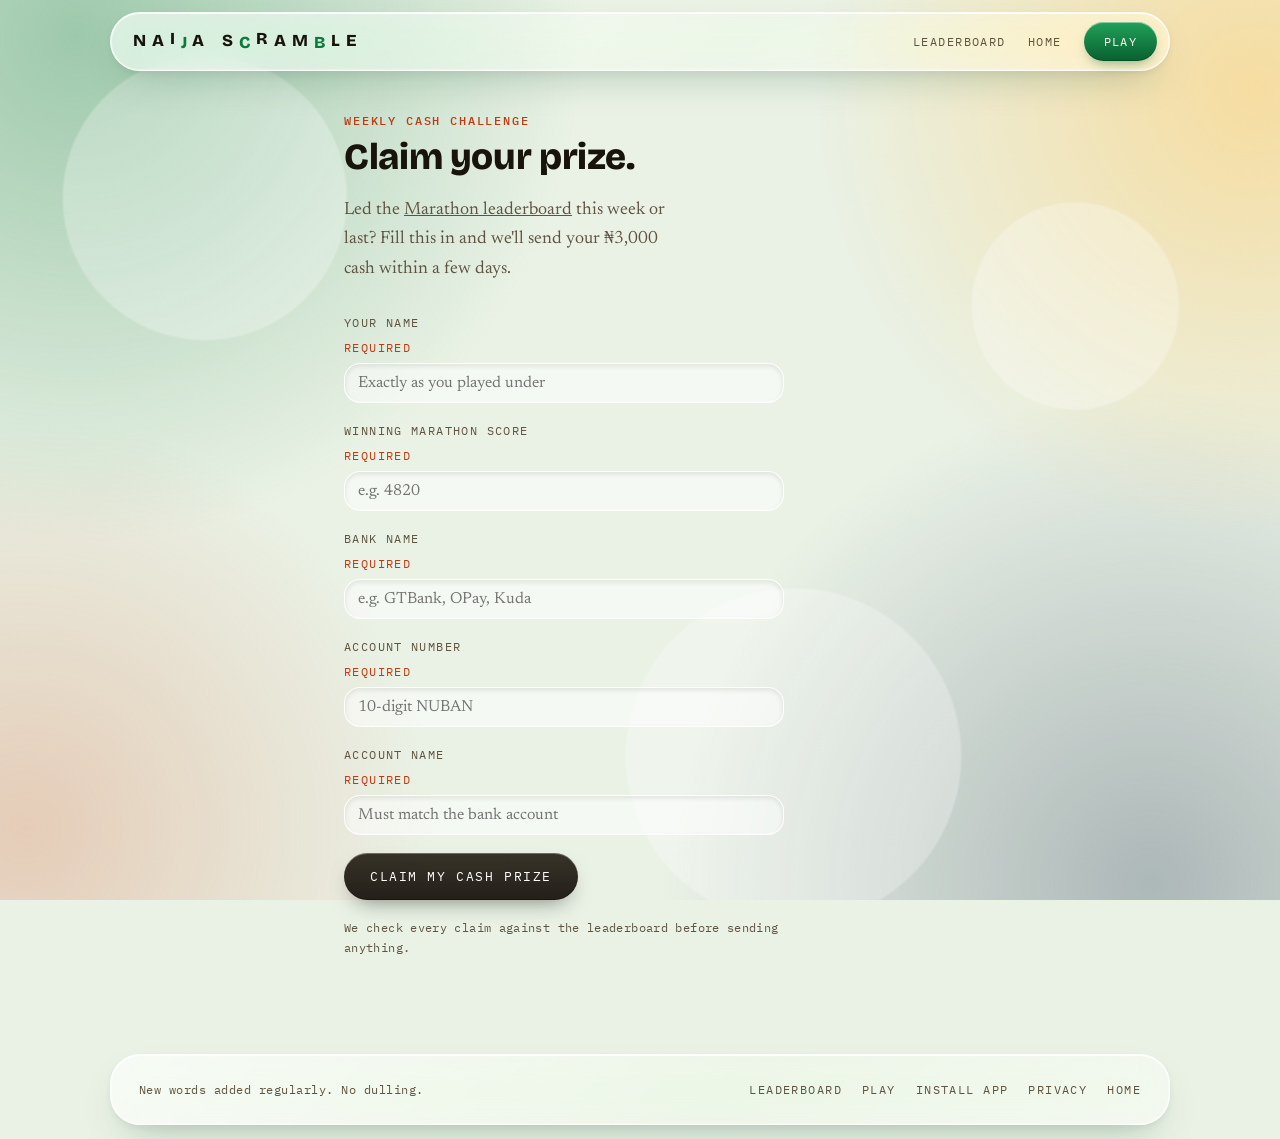
==== commit 4357467f: "Word Coach: Pidgin hint + explain button, AI privacy note, v15" ====
--- a/claim.html
+++ b/claim.html
@@ -26,7 +26,7 @@
 <link rel="preconnect" href="https://fonts.googleapis.com">
 <link rel="preconnect" href="https://fonts.gstatic.com" crossorigin>
 <link rel="stylesheet" href="https://fonts.googleapis.com/css2?family=Bricolage+Grotesque:opsz,wght@12..96,600;12..96,700;12..96,800&family=IBM+Plex+Mono:wght@400;500;600&family=Newsreader:ital,opsz,wght@0,6..72,400;0,6..72,500;1,6..72,400&display=swap">
-<link rel="stylesheet" href="style.css?v=14">
+<link rel="stylesheet" href="style.css?v=15">
 </head>
 <body>
 
--- a/style.css
+++ b/style.css
@@ -682,3 +682,16 @@
 }
 .mode-card .earn b{display:block;font-weight:600;text-transform:uppercase;letter-spacing:.14em;font-size:.66rem;color:var(--green);margin-bottom:2px}
 .mode-card.featured{border-color:color-mix(in srgb,var(--green) 55%,var(--glass-line));box-shadow:var(--glass-rim),0 18px 40px -16px color-mix(in srgb,var(--green) 55%,transparent),var(--glass-drop)}
+
+/* ---- Word Coach (AI) ---- */
+.roundnext.show{display:flex;flex-wrap:wrap;align-items:center;gap:12px}
+.coach{
+  margin-top:14px;padding:14px 16px;border-radius:18px;
+  background:var(--glass-bg);border:1px solid var(--glass-line);box-shadow:var(--glass-rim);
+  color:var(--ink);
+}
+.coach[hidden]{display:none}
+.coach .label{display:block;margin-bottom:6px;color:var(--green)}
+.coach p{margin:0;font-family:"Newsreader",Georgia,serif;font-size:1.02rem;line-height:1.5;max-width:60ch}
+.coach em{font-style:italic;color:var(--ink-soft)}
+.endscreen .coach{text-align:left}
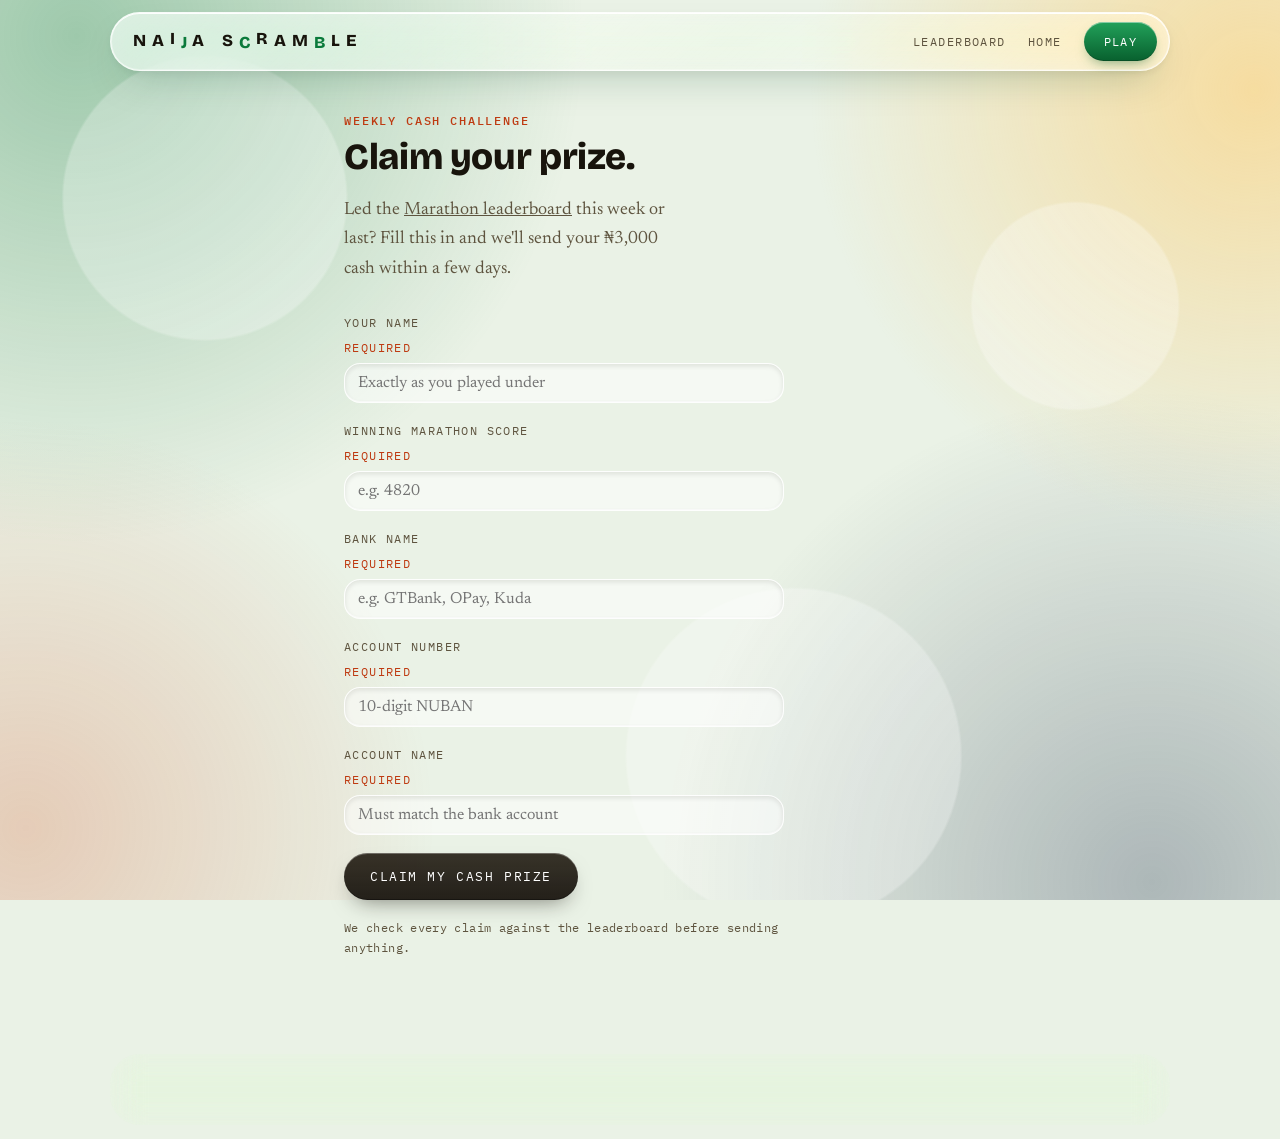
==== commit 27a5fa3b: "Rival mode (computer opponent), v16" ====
--- a/claim.html
+++ b/claim.html
@@ -26,7 +26,7 @@
 <link rel="preconnect" href="https://fonts.googleapis.com">
 <link rel="preconnect" href="https://fonts.gstatic.com" crossorigin>
 <link rel="stylesheet" href="https://fonts.googleapis.com/css2?family=Bricolage+Grotesque:opsz,wght@12..96,600;12..96,700;12..96,800&family=IBM+Plex+Mono:wght@400;500;600&family=Newsreader:ital,opsz,wght@0,6..72,400;0,6..72,500;1,6..72,400&display=swap">
-<link rel="stylesheet" href="style.css?v=15">
+<link rel="stylesheet" href="style.css?v=16">
 </head>
 <body>
 
--- a/style.css
+++ b/style.css
@@ -695,3 +695,19 @@
 .coach p{margin:0;font-family:"Newsreader",Georgia,serif;font-size:1.02rem;line-height:1.5;max-width:60ch}
 .coach em{font-style:italic;color:var(--ink-soft)}
 .endscreen .coach{text-align:left}
+
+/* ---- Rival mode (computer opponent) ---- */
+.mode-card.wide{grid-column:1/-1}
+@media (min-width:560px){.mode-card.wide{flex-direction:row;flex-wrap:wrap;align-items:baseline;gap:6px 18px}.mode-card.wide p{flex:1 1 320px}}
+.rivals{display:grid;gap:14px;margin-top:14px;grid-template-columns:1fr}
+@media (min-width:640px){.rivals{grid-template-columns:repeat(3,1fr)}}
+.mode-card .rec{margin-top:auto;font-family:"IBM Plex Mono",monospace;font-size:.72rem;letter-spacing:.06em;color:var(--ink-soft)}
+.rnote{margin-top:16px;font-family:"IBM Plex Mono",monospace;font-size:.74rem;line-height:1.6;color:var(--ink-soft);max-width:64ch}
+.rivalbar{display:flex;align-items:center;gap:12px;margin:14px 0 4px;font-family:"IBM Plex Mono",monospace;font-size:.72rem;letter-spacing:.08em;text-transform:uppercase;color:var(--ink-soft)}
+.rivalbar[hidden]{display:none}
+.rivalbar .rname{color:var(--clay);font-weight:600;white-space:nowrap}
+.rivalbar .pips{flex:1;display:flex;gap:5px;min-width:0}
+.rivalbar .pips i{flex:1;height:8px;border-radius:99px;background:color-mix(in srgb,var(--ink) 12%,transparent);transition:background .25s ease}
+.rivalbar .pips i.on{background:var(--clay)}
+.rivalbar .rstate{min-width:9ch;text-align:right;white-space:nowrap;text-transform:none;letter-spacing:.04em}
+.board.vs #reveal,.board.vs #aiHint{display:none}
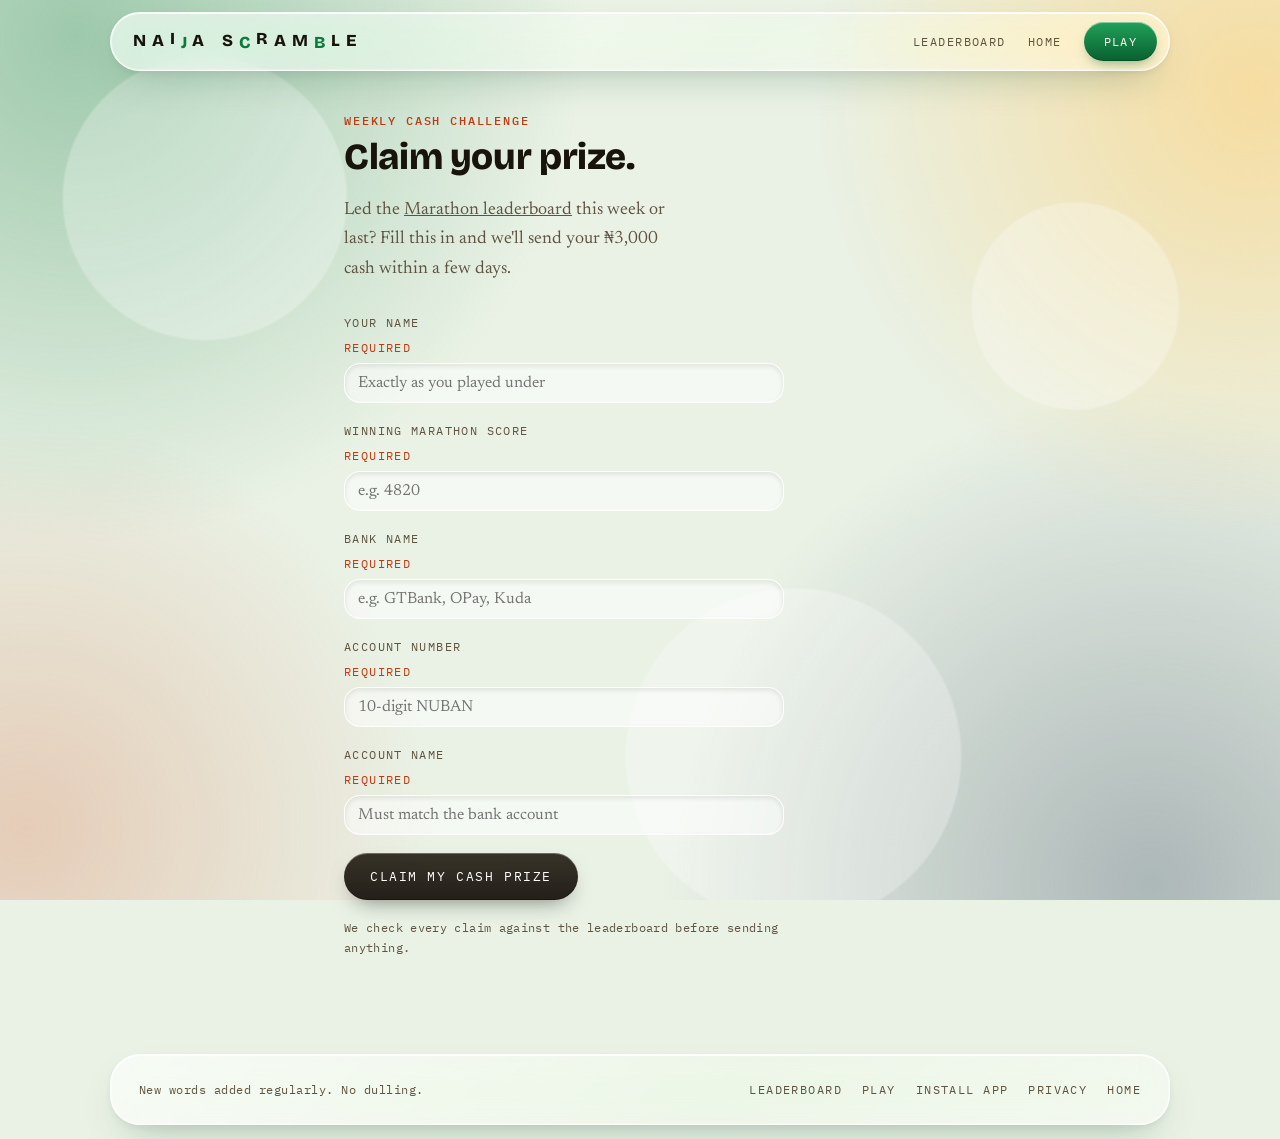
==== commit ecb56eba: "Friend challenge links, privacy note, SW v19" ====
--- a/claim.html
+++ b/claim.html
@@ -26,7 +26,7 @@
 <link rel="preconnect" href="https://fonts.googleapis.com">
 <link rel="preconnect" href="https://fonts.gstatic.com" crossorigin>
 <link rel="stylesheet" href="https://fonts.googleapis.com/css2?family=Bricolage+Grotesque:opsz,wght@12..96,600;12..96,700;12..96,800&family=IBM+Plex+Mono:wght@400;500;600&family=Newsreader:ital,opsz,wght@0,6..72,400;0,6..72,500;1,6..72,400&display=swap">
-<link rel="stylesheet" href="style.css?v=16">
+<link rel="stylesheet" href="style.css?v=17">
 </head>
 <body>
 
--- a/style.css
+++ b/style.css
@@ -711,3 +711,18 @@
 .rivalbar .pips i.on{background:var(--clay)}
 .rivalbar .rstate{min-width:9ch;text-align:right;white-space:nowrap;text-transform:none;letter-spacing:.04em}
 .board.vs #reveal,.board.vs #aiHint{display:none}
+
+/* ---- Friend challenges ---- */
+.challenge-card{
+  margin:0 0 26px;padding:18px 18px 20px;border-radius:22px;display:flex;flex-direction:column;align-items:flex-start;gap:8px;
+  background:var(--glass-bg);color:var(--ink);
+  border:1px solid color-mix(in srgb,var(--green) 50%,var(--glass-line));
+  box-shadow:var(--glass-rim),0 18px 40px -18px color-mix(in srgb,var(--green) 55%,transparent);
+}
+.challenge-card[hidden]{display:none}
+.challenge-card .tag{font-family:"IBM Plex Mono",monospace;font-size:.68rem;text-transform:uppercase;letter-spacing:.16em;color:var(--clay)}
+.challenge-card h3{font-size:1.5rem;line-height:1.1;margin:0}
+.challenge-card p{margin:0;color:var(--ink-soft);max-width:52ch}
+.challenge-card .cta{margin-top:6px;border:0;cursor:pointer}
+.ch-send{margin-top:26px}
+.ch-send label{line-height:1.5}
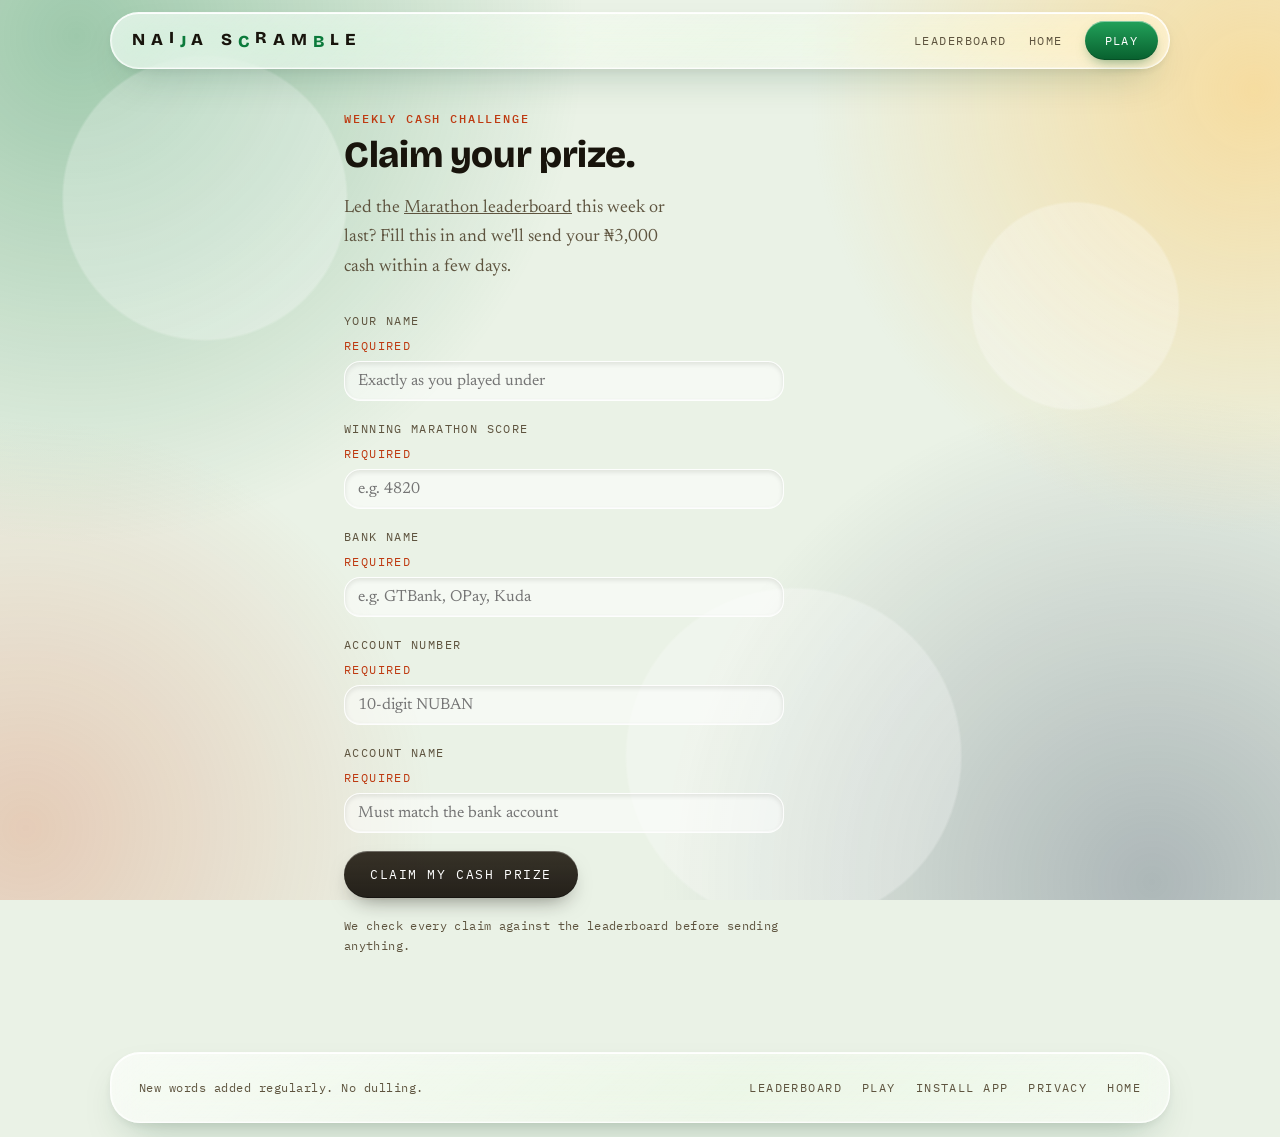
==== commit c9116f3c: "Fix blurry top bar and iOS zoom-out on phones, SW v20" ====
--- a/claim.html
+++ b/claim.html
@@ -2,7 +2,7 @@
 <html lang="en">
 <head>
 <meta charset="UTF-8">
-<meta name="viewport" content="width=device-width, initial-scale=1.0">
+<meta name="viewport" content="width=device-width, initial-scale=1.0, minimum-scale=1.0">
 <title>Claim Your Prize — Naija Scramble</title>
 <meta name="description" content="Top Marathon score each week wins ₦3,000 cash. Claim yours here.">
 <link rel="icon" href="data:image/svg+xml,%3Csvg%20xmlns='http://www.w3.org/2000/svg'%20viewBox='0%200%2032%2032'%3E%3Crect%20width='32'%20height='32'%20rx='6'%20fill='%230B7A3B'/%3E%3Ctext%20x='16'%20y='23'%20font-family='Georgia,serif'%20font-size='20'%20font-weight='bold'%20text-anchor='middle'%20fill='%23FBF6EA'%3EN%3C/text%3E%3C/svg%3E">
@@ -26,7 +26,7 @@
 <link rel="preconnect" href="https://fonts.googleapis.com">
 <link rel="preconnect" href="https://fonts.gstatic.com" crossorigin>
 <link rel="stylesheet" href="https://fonts.googleapis.com/css2?family=Bricolage+Grotesque:opsz,wght@12..96,600;12..96,700;12..96,800&family=IBM+Plex+Mono:wght@400;500;600&family=Newsreader:ital,opsz,wght@0,6..72,400;0,6..72,500;1,6..72,400&display=swap">
-<link rel="stylesheet" href="style.css?v=17">
+<link rel="stylesheet" href="style.css?v=18">
 </head>
 <body>
 
--- a/style.css
+++ b/style.css
@@ -73,8 +73,9 @@
 .masthead{border-bottom:1px solid var(--line)}
 .masthead .wrap{display:flex;align-items:center;justify-content:space-between;padding-top:18px;padding-bottom:18px}
 .mark{font-family:"Bricolage Grotesque",sans-serif;font-weight:800;font-size:1.05rem;letter-spacing:.02em;display:flex;gap:.5ch;text-decoration:none}
-.mark span:nth-child(3n){transform:translateY(-2px)}
-.mark span:nth-child(4n){transform:translateY(2px);color:var(--green)}
+.mark span{position:relative}
+.mark span:nth-child(3n){top:-2px}
+.mark span:nth-child(4n){top:2px;color:var(--green)}
 .mark .a2{color:var(--clay)}
 .nav{display:flex;align-items:center;gap:22px;font-family:"IBM Plex Mono",monospace;font-size:.78rem;text-transform:uppercase;letter-spacing:.12em}
 .nav a{text-decoration:none;color:var(--ink-soft)}
@@ -448,7 +449,10 @@
 /* ---- masthead: floating glass capsule ---- */
 .masthead{border-bottom:0;padding:12px 12px 0}
 .masthead .wrap{
-  max-width:1060px;padding:9px 12px 9px 22px;border-radius:999px;
+  position:relative;max-width:1060px;padding:9px 12px 9px 22px;border-radius:999px;
+}
+.masthead .wrap::before{
+  content:"";position:absolute;inset:0;z-index:-1;pointer-events:none;border-radius:inherit;
   background:var(--glass-bg);border:1px solid var(--glass-line);
   box-shadow:var(--glass-rim),var(--glass-drop);
   -webkit-backdrop-filter:var(--glass-blur);backdrop-filter:var(--glass-blur);
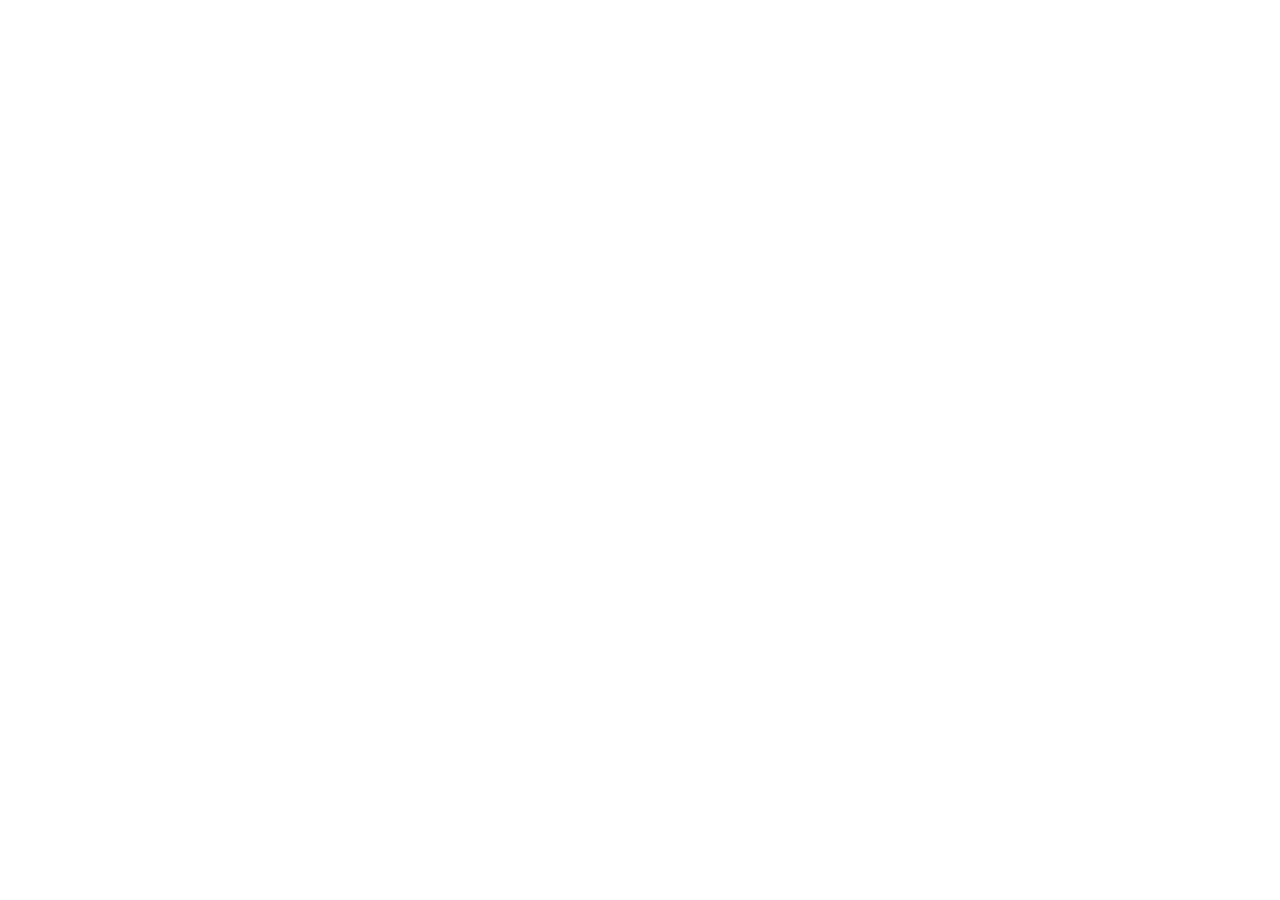
==== commit ca15c8bb: "Send players to Naija Arcade with their progress (game moved to naija-arcade.pages.dev)" ====
--- a/claim.html
+++ b/claim.html
@@ -1,8 +1,10 @@
 <!DOCTYPE html>
 <html lang="en">
 <head>
+<script src="/bridge.js"></script>
 <meta charset="UTF-8">
 <meta name="viewport" content="width=device-width, initial-scale=1.0, minimum-scale=1.0">
+<script src="fix.js?v=2"></script>
 <title>Claim Your Prize — Naija Scramble</title>
 <meta name="description" content="Top Marathon score each week wins ₦3,000 cash. Claim yours here.">
 <link rel="icon" href="data:image/svg+xml,%3Csvg%20xmlns='http://www.w3.org/2000/svg'%20viewBox='0%200%2032%2032'%3E%3Crect%20width='32'%20height='32'%20rx='6'%20fill='%230B7A3B'/%3E%3Ctext%20x='16'%20y='23'%20font-family='Georgia,serif'%20font-size='20'%20font-weight='bold'%20text-anchor='middle'%20fill='%23FBF6EA'%3EN%3C/text%3E%3C/svg%3E">
@@ -26,7 +28,7 @@
 <link rel="preconnect" href="https://fonts.googleapis.com">
 <link rel="preconnect" href="https://fonts.gstatic.com" crossorigin>
 <link rel="stylesheet" href="https://fonts.googleapis.com/css2?family=Bricolage+Grotesque:opsz,wght@12..96,600;12..96,700;12..96,800&family=IBM+Plex+Mono:wght@400;500;600&family=Newsreader:ital,opsz,wght@0,6..72,400;0,6..72,500;1,6..72,400&display=swap">
-<link rel="stylesheet" href="style.css?v=18">
+<link rel="stylesheet" href="style.css?v=19">
 </head>
 <body>
 
--- a/style.css
+++ b/style.css
@@ -730,3 +730,11 @@
 .challenge-card .cta{margin-top:6px;border:0;cursor:pointer}
 .ch-send{margin-top:26px}
 .ch-send label{line-height:1.5}
+
+/* ---- iOS home-screen width diagnosis: fix.js adds html.hf1..hf5 one at a time (cumulative) if the installed
+   app opens zoomed out. Each rule switches off one suspect. Remove with fix.js once the cause is known. ---- */
+html.hf1 body::before{display:none}
+html.hf2 *,html.hf2 *::before,html.hf2 *::after{-webkit-backdrop-filter:none!important;backdrop-filter:none!important}
+html.hf3 body{position:static!important;min-height:0!important}
+html.hf4 *{transform:none!important;animation:none!important}
+html.hf5,html.hf5 body{overflow-x:hidden!important;max-width:100%!important}
